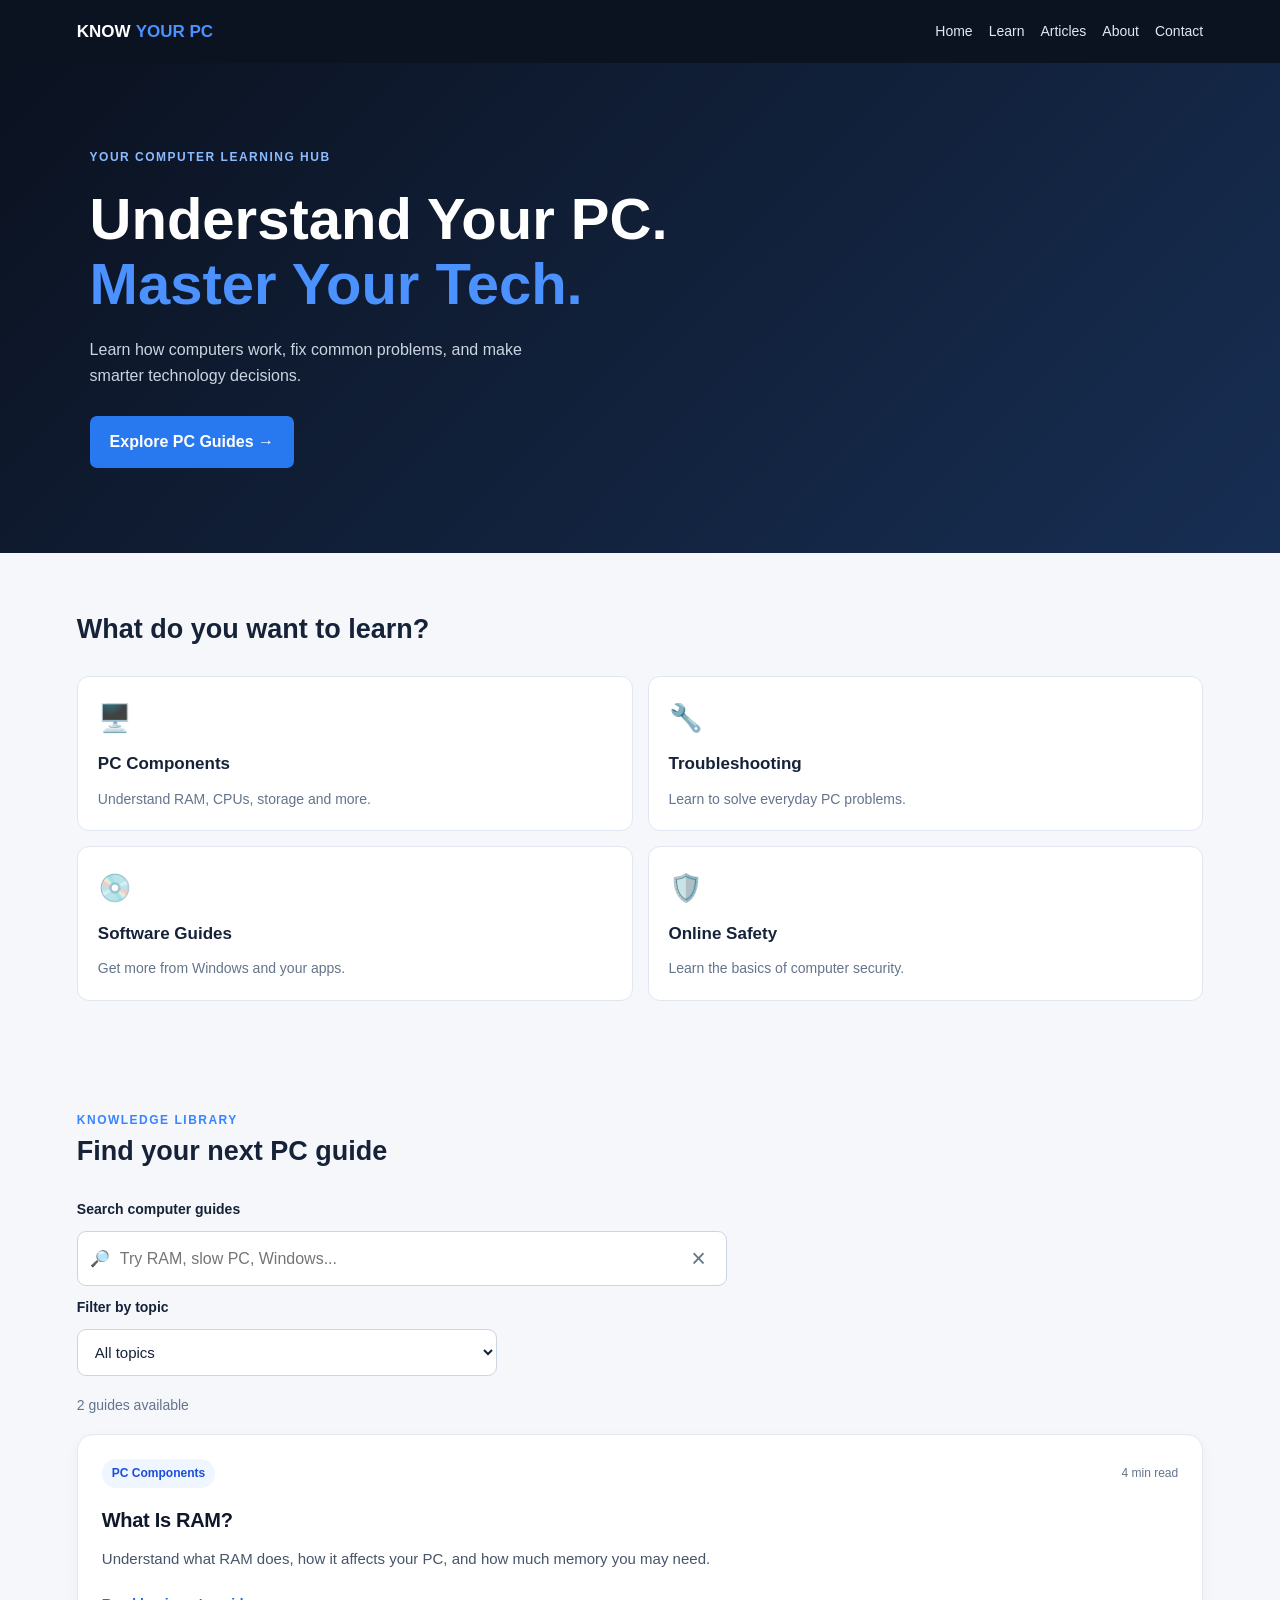
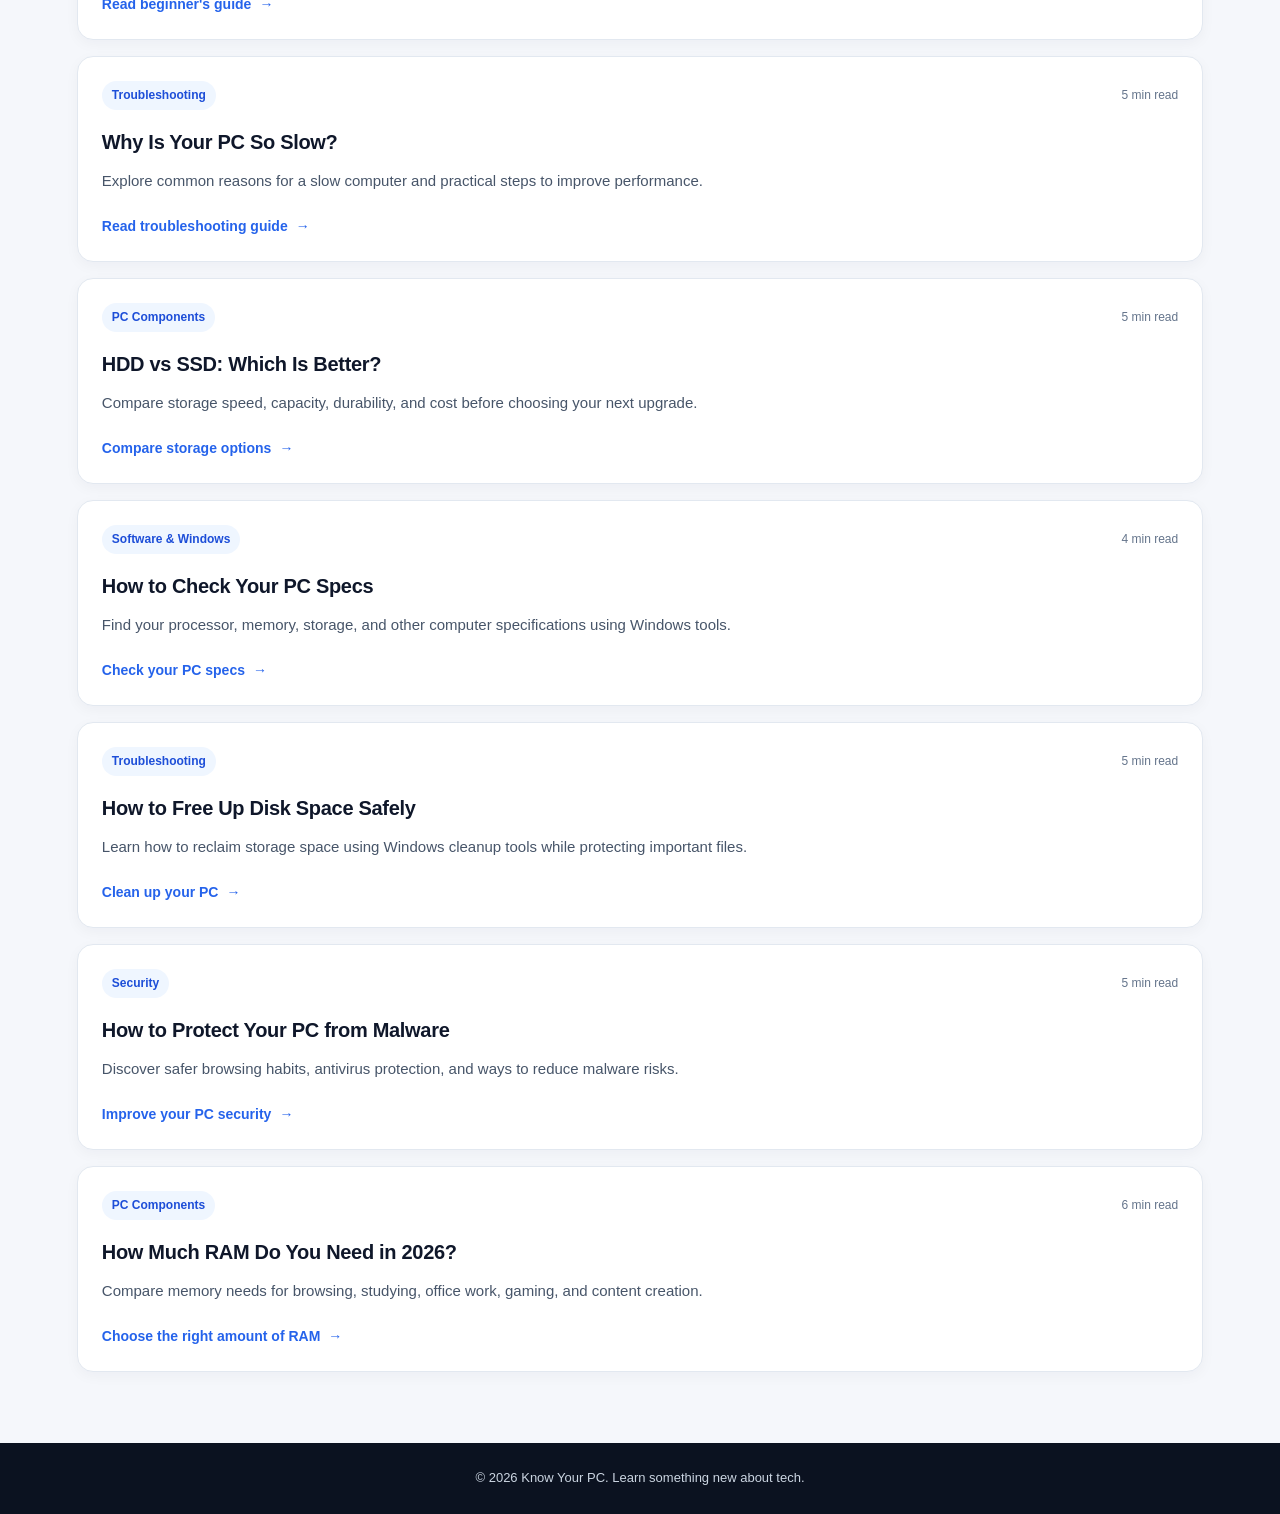
==== index.html @ c72f0151 "index.html" ====
<!DOCTYPE html>
<html lang="en">
<head>
<meta name="google-site-verification" content="W9feXtOppivpFkxpduX4H6m62Q3n1H_IYEcFTrR0WlA" />
<meta name="description" content="Know Your PC helps beginners in South Africa understand computer hardware, improve slow PCs, choose upgrades, use software safely, and troubleshoot common computer problems.">

<meta name="viewport" content="width=device-width, initial-scale=1">

<meta name="theme-color" content="#0b1220">

<meta property="og:type" content="website">
<meta property="og:title" content="Know Your PC | Understand Your PC. Master Your Tech.">
<meta property="og:description" content="Simple, practical computer guides for beginners. Learn about PC components, troubleshooting, software and security.">
<meta property="og:url" content="https://YOUR-USERNAME.github.io/know-your-pc/">
<meta property="og:site_name" content="Know Your PC">

<title>Know Your PC | Beginner Computer Guides</title>
  <link rel="stylesheet" href="css/style.css">
</head>
<body>
  <header class="navbar">
    <a href="index.html" class="logo">KNOW<span>YOUR PC</span></a>
    <nav>
      <a href="#home">Home</a>
      <a href="#topics">Learn</a>
      <a href="#articles">Articles</a>
      <a href="About.html">About</a>
      <a href="contact.html">Contact</a>
    </nav>
  </header>

  <main>
    <section class="hero" id="home">
      <p class="eyebrow">YOUR COMPUTER LEARNING HUB</p>
      <h1>Understand Your PC.<br><span>Master Your Tech.</span></h1>
      <p class="intro">
        Learn how computers work, fix common problems,
        and make smarter technology decisions.
      </p>
      <a class="button" href="#articles">Explore PC Guides →</a>
    </section>

    <section class="topics" id="topics">
      <h2>What do you want to learn?</h2>
      <div class="topic-grid">
        <a class="topic" href="#articles">
          <span>🖥️</span>
          <h3>PC Components</h3>
          <p>Understand RAM, CPUs, storage and more.</p>
        </a>
        <a class="topic" href="#articles">
          <span>🔧</span>
          <h3>Troubleshooting</h3>
          <p>Learn to solve everyday PC problems.</p>
        </a>
        <a class="topic" href="#articles">
          <span>💿</span>
          <h3>Software Guides</h3>
          <p>Get more from Windows and your apps.</p>
        </a>
        <a class="topic" href="#articles">
          <span>🛡️</span>
          <h3>Online Safety</h3>
          <p>Learn the basics of computer security.</p>
        </a>
      </div>
    </section>

    
<section class="articles" id="articles">
  <p class="eyebrow">KNOWLEDGE LIBRARY</p>
  <h2>Find your next PC guide</h2>

  <div class="article-tools">
    <label for="articleSearch">Search computer guides</label>

    <div class="search-box">
      <span aria-hidden="true">🔎</span>
      <input
        type="search"
        id="articleSearch"
        placeholder="Try RAM, slow PC, Windows..."
        autocomplete="off"
      >
      <button type="button" id="clearSearch"
        aria-label="Clear search">×</button>
    </div>

    <label for="categoryFilter">Filter by topic</label>
    <select id="categoryFilter">
      <option value="all">All topics</option>
      <option value="components">PC Components</option>
      <option value="troubleshooting">Troubleshooting</option>
      <option value="software">Software Guides</option>
      <option value="security">Online Safety</option>
    </select>
  </div>

  <p id="resultsCount" class="results-count"
     aria-live="polite">2 guides available</p>

  
<div class="article-card"
     data-category="components"
     data-search="ram memory computer hardware beginner upgrade">
    <div class="article-card__top">
        <span class="category-label">PC Components</span>
        <span class="reading-time">4 min read</span>
    </div>
    <h3>What Is RAM?</h3>
    <p>Understand what RAM does, how it affects your PC, and how much memory you may need.</p>
    <a class="article-card__link" href="articles/what-is-ram.html">Read beginner's guide <span aria-hidden="true">→</span></a>
</div>

<div class="article-card"
     data-category="troubleshooting"
     data-search="slow PC computer performance Windows fix troubleshooting">
    <div class="article-card__top">
        <span class="category-label">Troubleshooting</span>
        <span class="reading-time">5 min read</span>
    </div>
    <h3>Why Is Your PC So Slow?</h3>
    <p>Explore common reasons for a slow computer and practical steps to improve performance.</p>
    <a class="article-card__link" href="articles/why-pc-is-slow.html">Read troubleshooting guide <span aria-hidden="true">→</span></a>
</div>

<div class="article-card"
     data-category="components"
     data-search="HDD SSD storage hard drive solid state drive speed upgrade">
    <div class="article-card__top">
        <span class="category-label">PC Components</span>
        <span class="reading-time">5 min read</span>
    </div>
    <h3>HDD vs SSD: Which Is Better?</h3>
    <p>Compare storage speed, capacity, durability, and cost before choosing your next upgrade.</p>
    <a class="article-card__link" href="articles/hdd-vs-ssd.html">Compare storage options <span aria-hidden="true">→</span></a>
</div>

<div class="article-card"
     data-category="software"
     data-search="check PC specs specifications Windows CPU processor RAM storage graphics card">
    <div class="article-card__top">
        <span class="category-label">Software &amp; Windows</span>
        <span class="reading-time">4 min read</span>
    </div>
    <h3>How to Check Your PC Specs</h3>
    <p>Find your processor, memory, storage, and other computer specifications using Windows tools.</p>
    <a class="article-card__link" href="articles/check-pc-specifications.html">Check your PC specs <span aria-hidden="true">→</span></a>
</div>

<div class="article-card"
     data-category="troubleshooting"
     data-search="free up disk space Windows storage cleanup temporary files safe">
    <div class="article-card__top">
        <span class="category-label">Troubleshooting</span>
        <span class="reading-time">5 min read</span>
    </div>
    <h3>How to Free Up Disk Space Safely</h3>
    <p>Learn how to reclaim storage space using Windows cleanup tools while protecting important files.</p>
    <a class="article-card__link" href="articles/free-up-disk-space-safely.html">Clean up your PC <span aria-hidden="true">→</span></a>
</div>

<div class="article-card"
     data-category="security"
     data-search="PC security malware viruses antivirus Windows safety downloads scams">
    <div class="article-card__top">
        <span class="category-label">Security</span>
        <span class="reading-time">5 min read</span>
    </div>
    <h3>How to Protect Your PC from Malware</h3>
    <p>Discover safer browsing habits, antivirus protection, and ways to reduce malware risks.</p>
    <a class="article-card__link" href="articles/protect-pc-from-malware.html">Improve your PC security <span aria-hidden="true">→</span></a>
</div>

<div class="article-card"
     data-category="components"
     data-search="how much RAM need 2026 gaming browsing studying office work memory">
    <div class="article-card__top">
        <span class="category-label">PC Components</span>
        <span class="reading-time">6 min read</span>
    </div>
    <h3>How Much RAM Do You Need in 2026?</h3>
    <p>Compare memory needs for browsing, studying, office work, gaming, and content creation.</p>
    <a class="article-card__link" href="articles/how-much-ram-do-you-need-2026.html">Choose the right amount of RAM <span aria-hidden="true">→</span></a>
</div>

  <p id="noResults" class="no-results" hidden>
    No guides found. Try another search or choose All topics.
  </p>
</section>
  </main>

  <footer>
    <p>© 2026 Know Your PC. Learn something new about tech.</p>
  </footer>

  <script src="js/main.js"></script>
</body>
</html>
---- css/style.css ----
* {
  box-sizing: border-box;
  margin: 0;
  padding: 0;
}

html {
  scroll-behavior: smooth;
}

body {
  font-family: Arial, sans-serif;
  background: #f5f7fb;
  color: #152238;
  line-height: 1.6;
}

.navbar {
  display: flex;
  justify-content: space-between;
  align-items: center;
  gap: 16px;
  padding: 18px 6%;
  background: #0b1220;
  color: white;
}

.logo {
  color: white;
  font-weight: 800;
  text-decoration: none;
  font-size: 17px;
}

.logo span {
  color: #4b91ff;
  margin-left: 5px;
}

nav {
  display: flex;
  gap: 16px;
}

nav a {
  color: #e2e8f0;
  text-decoration: none;
  font-size: 14px;
}

.hero {
  padding: 85px 7%;
  background: linear-gradient(135deg, #0b1220, #172e53);
  color: white;
}

.eyebrow, .category {
  color: #3984ff;
  font-size: 12px;
  font-weight: bold;
  letter-spacing: 1.5px;
}

.hero .eyebrow {
  color: #8cbaff;
}

h1 {
  font-size: clamp(34px, 8vw, 58px);
  line-height: 1.12;
  margin: 20px 0;
}

h1 span {
  color: #4b91ff;
}

.intro {
  color: #cbd5e1;
  max-width: 470px;
  margin-bottom: 28px;
}

.button {
  display: inline-block;
  padding: 13px 20px;
  background: #2878f0;
  color: white;
  border-radius: 7px;
  text-decoration: none;
  font-weight: bold;
}

.topics, .articles {
  padding: 55px 6%;
}

h2 {
  font-size: 27px;
  margin-bottom: 25px;
}

.topic-grid {
  display: grid;
  grid-template-columns: repeat(2, minmax(0, 1fr));
  gap: 15px;
}

.topic, .article-card {
  background: white;
  padding: 20px;
  border: 1px solid #e0e7f0;
  border-radius: 12px;
}

.topic {
  text-decoration: none;
  color: inherit;
}

.topic span {
  font-size: 27px;
}

.topic h3, .article-card h3 {
  margin: 10px 0;
  font-size: 17px;
}

.topic p, .article-card p {
  color: #64748b;
  font-size: 14px;
}

.article-card {
  margin-bottom: 16px;
}

.category {
  color: #2878f0 !important;
}

.read-more {
  display: inline-block;
  margin-top: 12px;
  color: #2878f0;
  font-size: 13px;
  font-weight: bold;
}

footer {
  background: #0b1220;
  color: #cbd5e1;
  text-align: center;
  padding: 25px 15px;
  font-size: 13px;
}

@media (max-width: 420px) {
  .navbar {
    align-items: flex-start;
    flex-direction: column;
  }

  nav {
    flex-wrap: wrap;
  }

  .topic-grid {
    grid-template-columns: 1fr;
  }

  .hero {
    padding-top: 60px;
    padding-bottom: 60px;
  }
}


/* ===== KNOW YOUR PC: ARTICLE PAGES ===== */

.article-page {
  width: 100%;
  max-width: 850px;
  margin: 0 auto;
  padding: 32px 20px 60px;
}

.back-link {
  display: inline-block;
  margin-bottom: 28px;
  color: #2878f0;
  text-decoration: none;
  font-size: 14px;
  font-weight: bold;
}

.article-header {
  padding: 30px 0;
  border-bottom: 1px solid #e0e7f0;
}

.article-header h1 {
  color: #152238;
  font-size: clamp(32px, 7vw, 46px);
  margin: 14px 0;
}

.article-intro {
  color: #52627a;
  font-size: 18px;
  line-height: 1.7;
}

.article-meta {
  color: #64748b;
  font-size: 13px;
  margin-top: 18px;
}

.article-content {
  padding-top: 30px;
  overflow-wrap: anywhere;
}

.article-content h2 {
  margin-top: 34px;
  margin-bottom: 14px;
  font-size: 24px;
  line-height: 1.35;
}

.article-content p {
  margin-bottom: 18px;
  color: #34445b;
  font-size: 16px;
  line-height: 1.85;
}

.article-content ul,
.article-content ol {
  padding-left: 24px;
  margin: 12px 0 24px;
}

.article-content li {
  padding-left: 4px;
  margin-bottom: 12px;
  line-height: 1.7;
  color: #34445b;
}

.tip-box {
  margin: 24px 0;
  padding: 18px;
  background: #eaf2ff;
  border-left: 4px solid #2878f0;
  border-radius: 7px;
  color: #243b5b;
  line-height: 1.8;
}

.tip-box strong {
  display: block;
  margin-bottom: 5px;
}

.article-navigation {
  margin-top: 40px;
  padding-top: 24px;
  border-top: 1px solid #e0e7f0;
}

.article-navigation a {
  display: inline-block;
  padding: 12px 16px;
  background: #0b1220;
  color: white;
  text-decoration: none;
  border-radius: 7px;
  font-size: 14px;
}

.article-navigation a:hover {
  background: #2878f0;
}

@media (max-width: 420px) {
  .article-page {
    padding: 22px 16px 45px;
  }

  .article-intro {
    font-size: 16px;
  }

  .article-content h2 {
    font-size: 21px;
  }
}


/* ===== SEARCH AND CATEGORY FILTERS ===== */

.article-tools {
  display: grid;
  gap: 10px;
  margin: 24px 0 18px;
  max-width: 650px;
}

.article-tools label {
  font-size: 14px;
  font-weight: 700;
  color: #152238;
}

.search-box {
  display: flex;
  align-items: center;
  gap: 10px;
  padding: 0 12px;
  background: #ffffff;
  border: 1px solid #cbd5e1;
  border-radius: 9px;
}

.search-box:focus-within {
  border-color: #2878f0;
  box-shadow: 0 0 0 3px #2878f020;
}

.search-box input {
  flex: 1;
  min-width: 0;
  padding: 14px 0;
  border: 0;
  outline: none;
  background: transparent;
  color: #152238;
  font-size: 15px;
}

#clearSearch {
  border: 0;
  background: transparent;
  color: #64748b;
  font-size: 25px;
  cursor: pointer;
  padding: 4px 8px;
}

#categoryFilter {
  width: 100%;
  max-width: 420px;
  padding: 13px;
  border: 1px solid #cbd5e1;
  border-radius: 9px;
  background: #ffffff;
  color: #152238;
  font-size: 15px;
}

.results-count {
  margin: 12px 0 18px;
  color: #64748b;
  font-size: 14px;
}

.article-grid {
  display: grid;
  grid-template-columns: repeat(2, minmax(0, 1fr));
  gap: 16px;
  align-items: stretch;
}

.article-grid .article-card {
  margin-bottom: 0;
}

.article-card[hidden] {
  display: none !important;
}

.no-results {
  padding: 22px;
  margin-top: 12px;
  border: 1px dashed #cbd5e1;
  border-radius: 10px;
  color: #64748b;
  text-align: center;
}

@media (max-width: 520px) {
  .article-grid {
    grid-template-columns: 1fr;
  }

  .search-box input {
    font-size: 14px;
  }
}


/* ==================================
   KNOW YOUR PC - ARTICLE CARD DESIGN
   ================================== */

.article-grid {
    display: grid;
    grid-template-columns: repeat(3, minmax(0, 1fr));
    gap: 22px;
    align-items: stretch;
}

.article-card {
    display: flex;
    flex-direction: column;
    min-width: 0;
    padding: 24px;
    background: #ffffff;
    border: 1px solid #e2e8f0;
    border-radius: 16px;
    box-shadow: 0 4px 14px rgba(15, 23, 42, 0.04);
    transition:
        transform 0.2s ease,
        box-shadow 0.2s ease,
        border-color 0.2s ease;
}

.article-card:hover {
    transform: translateY(-4px);
    border-color: #93c5fd;
    box-shadow: 0 12px 28px rgba(15, 23, 42, 0.09);
}

.article-card__top {
    display: flex;
    flex-wrap: wrap;
    align-items: center;
    justify-content: space-between;
    gap: 10px;
    margin-bottom: 18px;
}

.category-label {
    display: inline-flex;
    align-items: center;
    padding: 6px 10px;
    border-radius: 999px;
    background: #eff6ff;
    color: #1d4ed8;
    font-size: 12px;
    font-weight: 700;
    line-height: 1.4;
}

.reading-time {
    color: #64748b;
    font-size: 12px;
    white-space: nowrap;
}

.article-card h3 {
    margin: 0 0 12px;
    color: #0f172a;
    font-size: 20px;
    line-height: 1.4;
    letter-spacing: -0.3px;
}

.article-card p {
    margin: 0 0 22px;
    color: #475569;
    font-size: 15px;
    line-height: 1.75;
}

.article-card__link {
    display: inline-flex;
    align-items: center;
    gap: 8px;
    align-self: flex-start;
    margin-top: auto;
    color: #2563eb;
    font-size: 14px;
    font-weight: 700;
    line-height: 1.5;
    text-decoration: none;
}

.article-card__link span {
    transition: transform 0.2s ease;
}

.article-card__link:hover {
    color: #1d4ed8;
    text-decoration: underline;
    text-underline-offset: 4px;
}

.article-card__link:hover span {
    transform: translateX(4px);
}

.article-card a:focus-visible {
    outline: 3px solid #60a5fa;
    outline-offset: 4px;
    border-radius: 3px;
}

/* Tablets */
@media (max-width: 900px) {
    .article-grid {
        grid-template-columns: repeat(2, minmax(0, 1fr));
        gap: 18px;
    }

    .article-card {
        padding: 20px;
    }
}

/* Mobile phones */
@media (max-width: 560px) {
    .article-grid {
        grid-template-columns: 1fr;
        gap: 16px;
    }

    .article-card {
        padding: 20px;
        border-radius: 14px;
    }

    .article-card h3 {
        font-size: 19px;
    }

    .article-card p {
        font-size: 14px;
    }
}

/* Respect reduced-motion preferences */
@media (prefers-reduced-motion: reduce) {
    .article-card,
    .article-card__link span {
        transition: none;
    }

    .article-card:hover {
        transform: none;
    }
}


/* ==========================================
   PHASE 6.4 — RESPONSIVE & ACCESSIBLE DESIGN
   ========================================== */

/* Consistent sizing across the website */
*,
*::before,
*::after {
    box-sizing: border-box;
}

html {
    scroll-behavior: smooth;
    -webkit-text-size-adjust: 100%;
    text-size-adjust: 100%;
}

body {
    margin: 0;
    min-width: 320px;
    line-height: 1.6;
    overflow-wrap: break-word;
}

/* Keep images and embedded media inside their containers */
img,
video,
iframe,
svg {
    max-width: 100%;
}

img,
video {
    height: auto;
}

/* Avoid long links or code forcing horizontal page scrolling */
p,
li,
a,
h1,
h2,
h3 {
    overflow-wrap: anywhere;
}

/* Make keyboard focus visible */
a:focus-visible,
button:focus-visible,
input:focus-visible,
select:focus-visible,
textarea:focus-visible {
    outline: 3px solid #60a5fa;
    outline-offset: 3px;
}

/* Make common interactive controls easier to tap */
button,
input,
select,
textarea {
    font: inherit;
}

button,
input[type="submit"],
input[type="button"] {
    min-height: 44px;
}

input,
select,
textarea {
    max-width: 100%;
}

input:not([type="checkbox"]):not([type="radio"]),
select,
textarea {
    font-size: 16px;
}

/* Prevent wide tables from breaking article layouts */
table {
    width: 100%;
    border-collapse: collapse;
}

.table-wrapper,
.table-scroll {
    max-width: 100%;
    overflow-x: auto;
    -webkit-overflow-scrolling: touch;
}

/* Responsive article text */
article p,
article li {
    line-height: 1.8;
}

article h1 {
    font-size: clamp(1.8rem, 5vw, 2.6rem);
    line-height: 1.2;
}

article h2 {
    font-size: clamp(1.4rem, 4vw, 1.9rem);
    line-height: 1.3;
}

/* Tablet layouts */
@media (max-width: 900px) {
    .container,
    .content,
    .main-content {
        max-width: 100%;
    }

    .article-grid {
        grid-template-columns: repeat(2, minmax(0, 1fr));
    }
}

/* Phone layouts */
@media (max-width: 600px) {
    body {
        font-size: 16px;
    }

    .container,
    .content,
    .main-content {
        width: 100%;
        max-width: 100%;
        padding-left: 16px;
        padding-right: 16px;
    }

    header,
    nav,
    main,
    footer {
        max-width: 100%;
    }

    h1 {
        font-size: clamp(1.8rem, 8vw, 2.3rem);
        line-height: 1.2;
    }

    h2 {
        font-size: clamp(1.4rem, 6vw, 1.8rem);
        line-height: 1.3;
    }

    /* Let navigation links wrap instead of overflowing */
    nav {
        flex-wrap: wrap;
        gap: 10px;
    }

    nav a {
        display: inline-flex;
        align-items: center;
        min-height: 44px;
        padding: 6px 8px;
    }

    /* One card per row on smaller screens */
    .article-grid {
        grid-template-columns: minmax(0, 1fr);
        gap: 16px;
    }

    .article-card {
        width: 100%;
        min-width: 0;
    }

    /* Keep search and filters usable on narrow screens */
    #searchInput,
    #search,
    #categoryFilter,
    #category-filter {
        width: 100%;
        max-width: 100%;
        min-height: 44px;
    }

    /* Keep article content inside the screen */
    pre {
        max-width: 100%;
        overflow-x: auto;
        white-space: pre;
        -webkit-overflow-scrolling: touch;
    }

    .info-page,
    .contact-page {
        width: calc(100% - 32px);
        padding-top: 24px;
    }

    .info-hero,
    .contact-hero {
        padding: 24px;
    }
}

/* Respect the visitor's reduced-motion preference */
@media (prefers-reduced-motion: reduce) {
    html {
        scroll-behavior: auto;
    }

    *,
    *::before,
    *::after {
        animation-duration: 0.01ms !important;
        animation-iteration-count: 1 !important;
        transition-duration: 0.01ms !important;
        scroll-behavior: auto !important;
    }
}
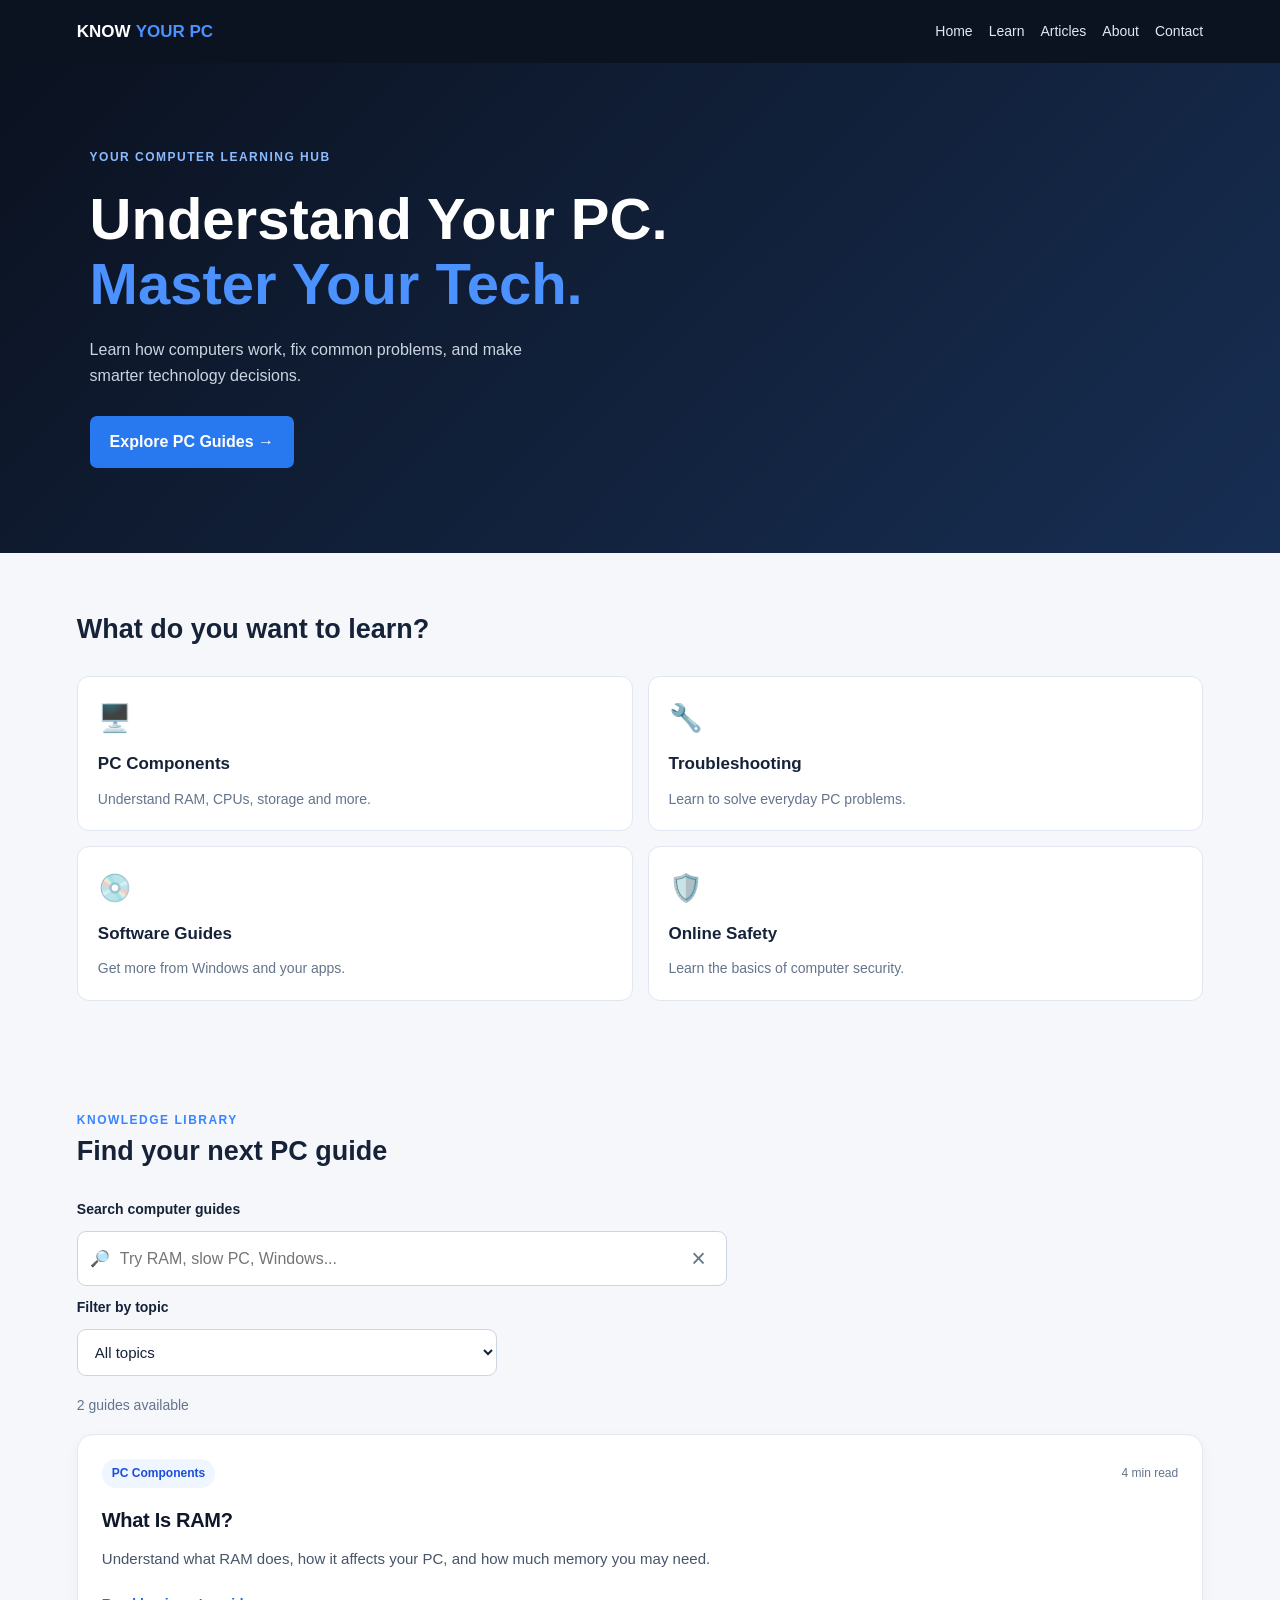
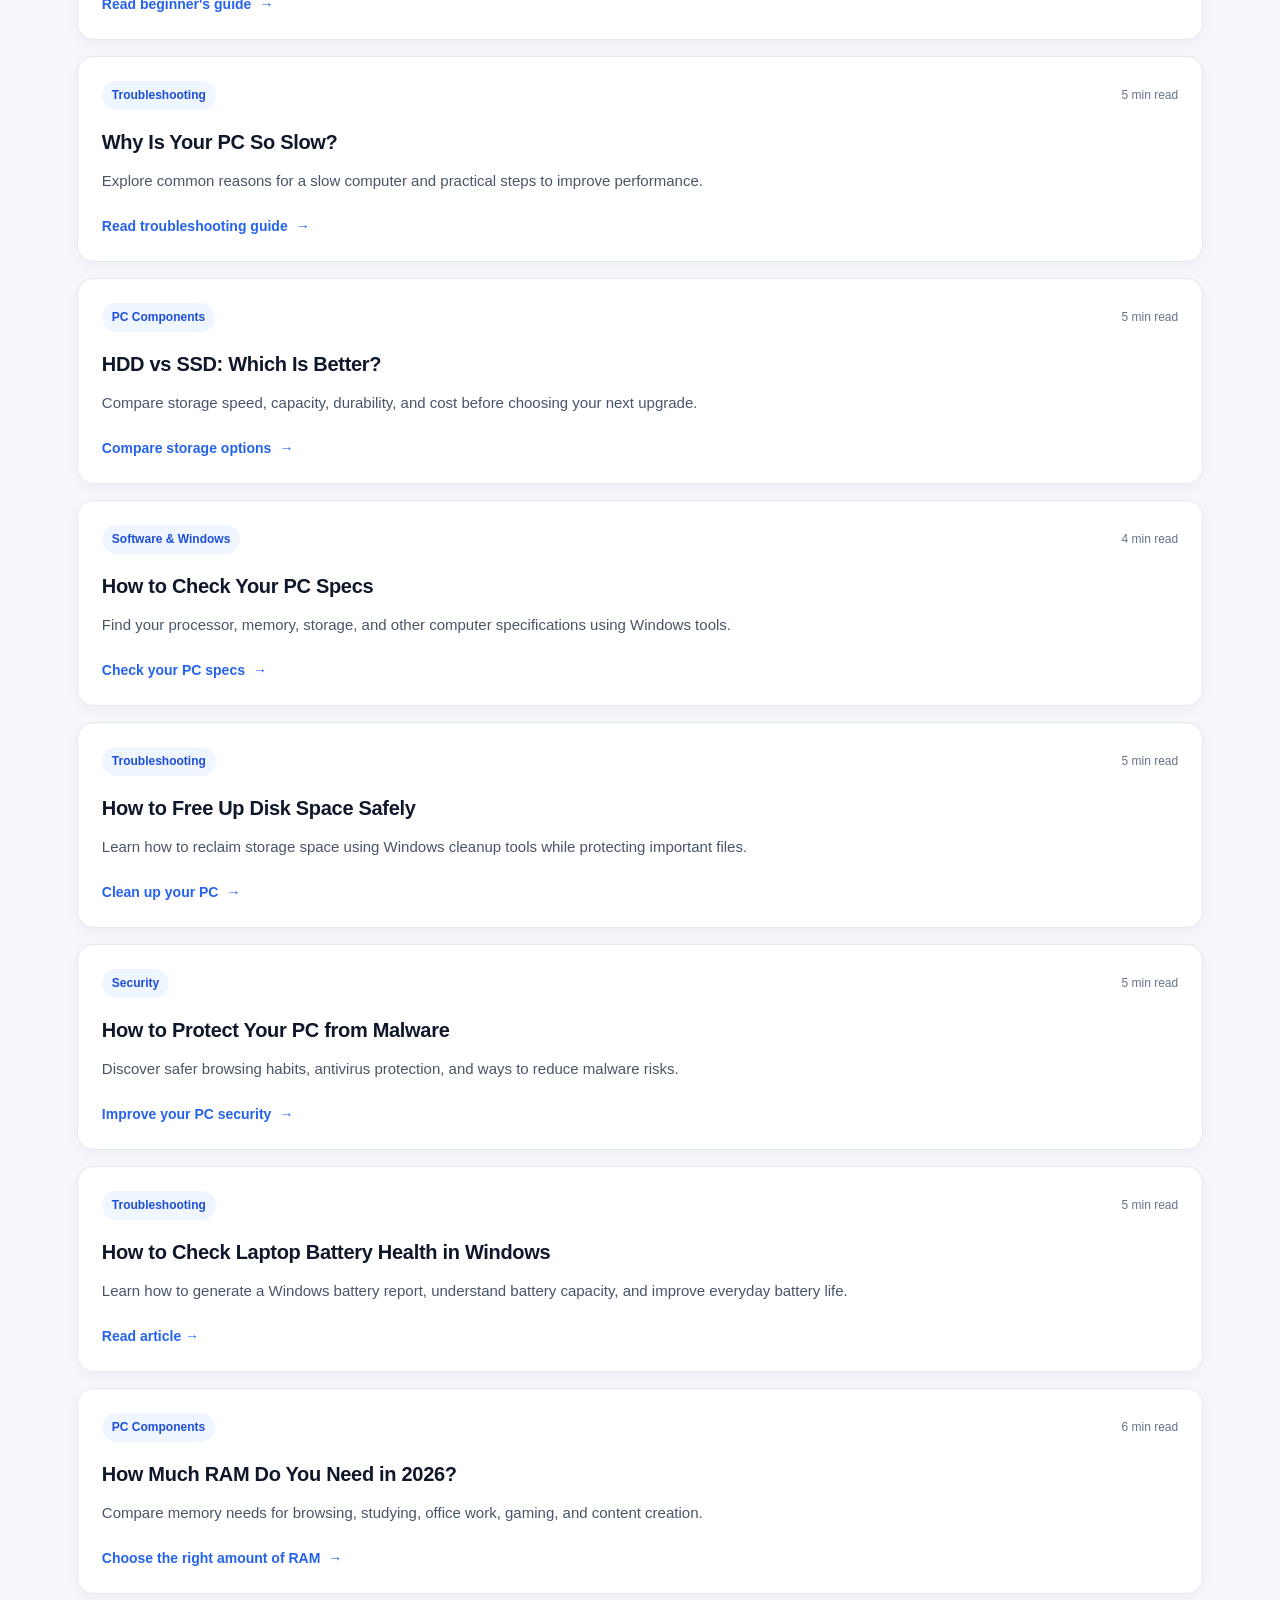
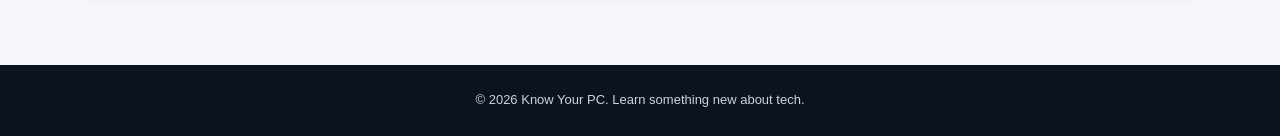
==== commit 3f067067: "index.html" ====
--- a/index.html
+++ b/index.html
@@ -173,6 +173,20 @@
     <a class="article-card__link" href="articles/protect-pc-from-malware.html">Improve your PC security <span aria-hidden="true">→</span></a>
 </div>
 
+  <article class="article-card" data-category="troubleshooting"
+  data-search="laptop battery health windows battery report">
+  <div class="article-card__top">
+    <span class="category-label">Troubleshooting</span>
+    <span class="reading-time">5 min read</span>
+  </div>
+  <h3>How to Check Laptop Battery Health in Windows</h3>
+  <p>Learn how to generate a Windows battery report, understand battery capacity, and improve everyday battery life.</p>
+  <a class="article-card__link"
+     href="articles/check-laptop-battery-health.html">
+    Read article →
+  </a>
+  </article>
+
 <div class="article-card"
      data-category="components"
      data-search="how much RAM need 2026 gaming browsing studying office work memory">
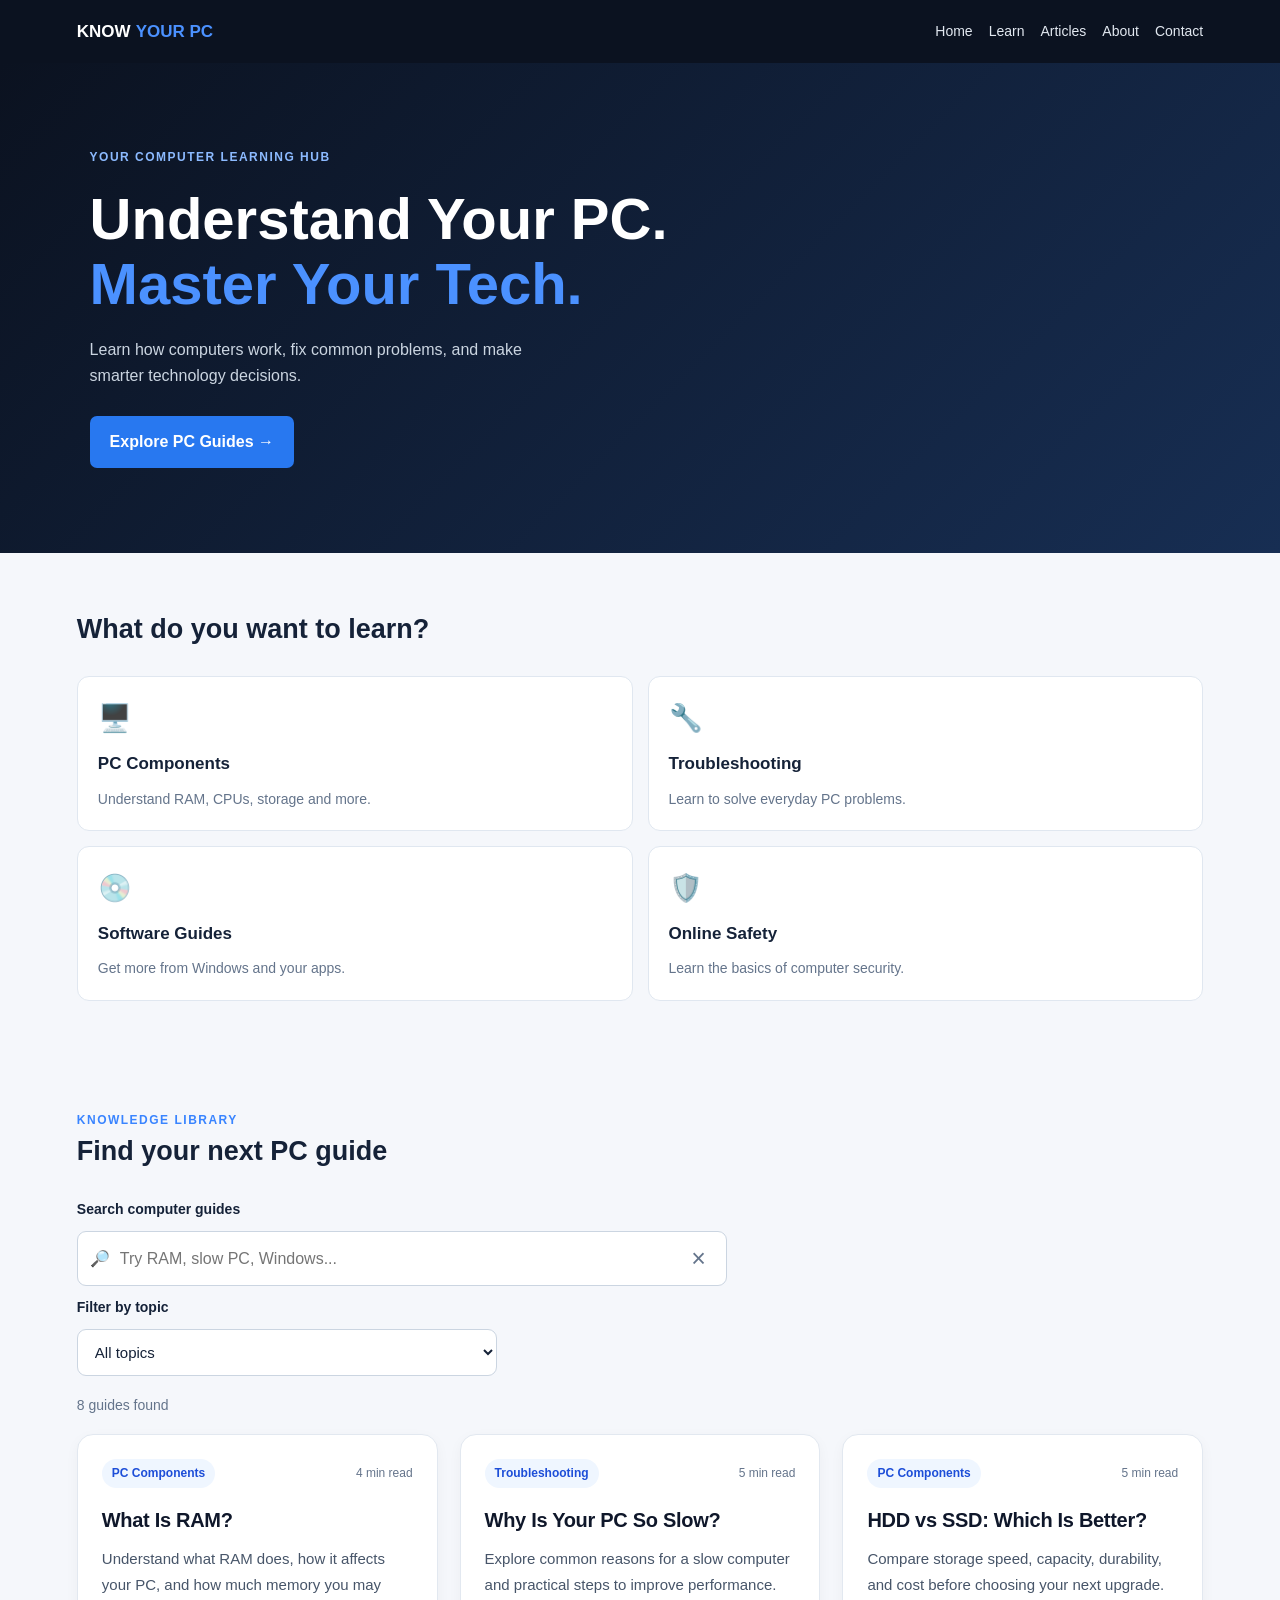
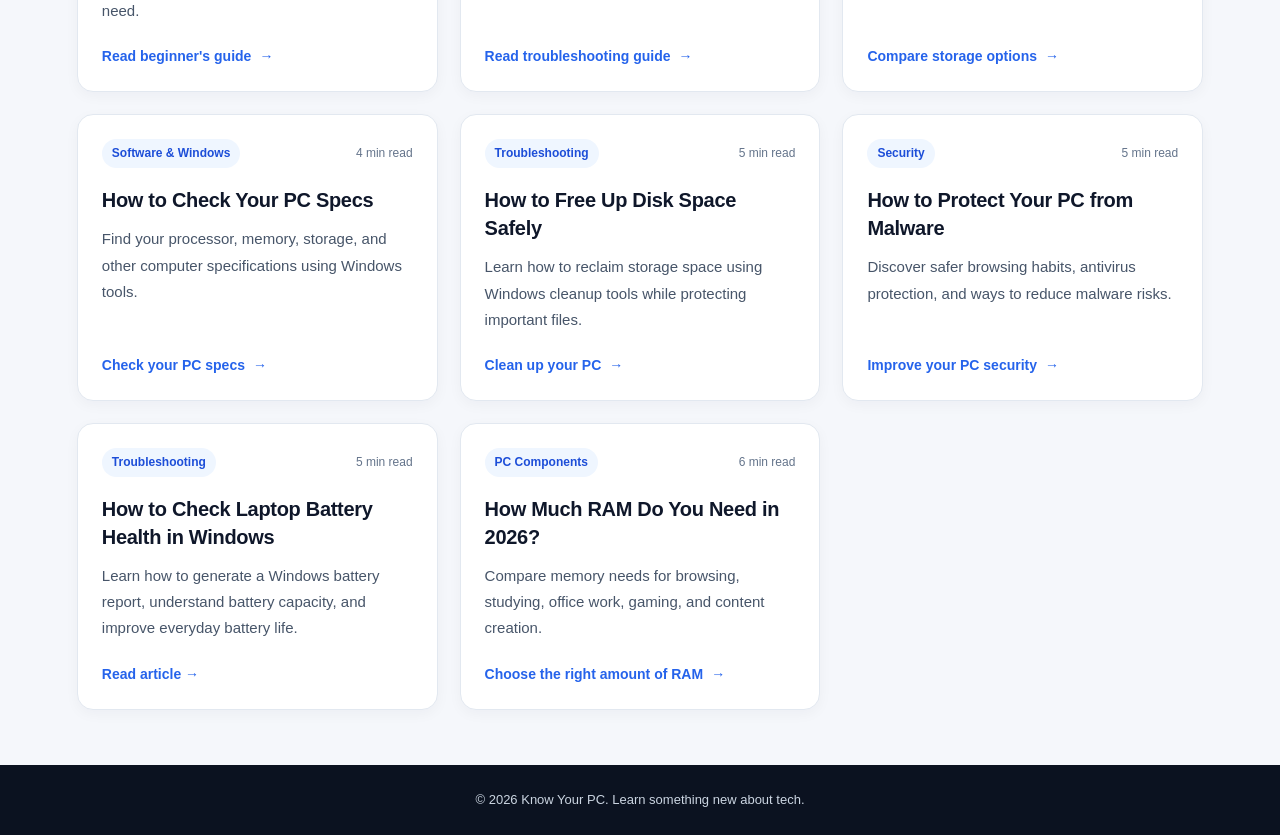
==== commit ba1b03ef: "index.html" ====
--- a/index.html
+++ b/index.html
@@ -101,7 +101,8 @@
      aria-live="polite">2 guides available</p>
 
   
-<div class="article-card"
+<div class="article-grid" id="articleGrid">
+  <div class="article-card"
      data-category="components"
      data-search="ram memory computer hardware beginner upgrade">
     <div class="article-card__top">
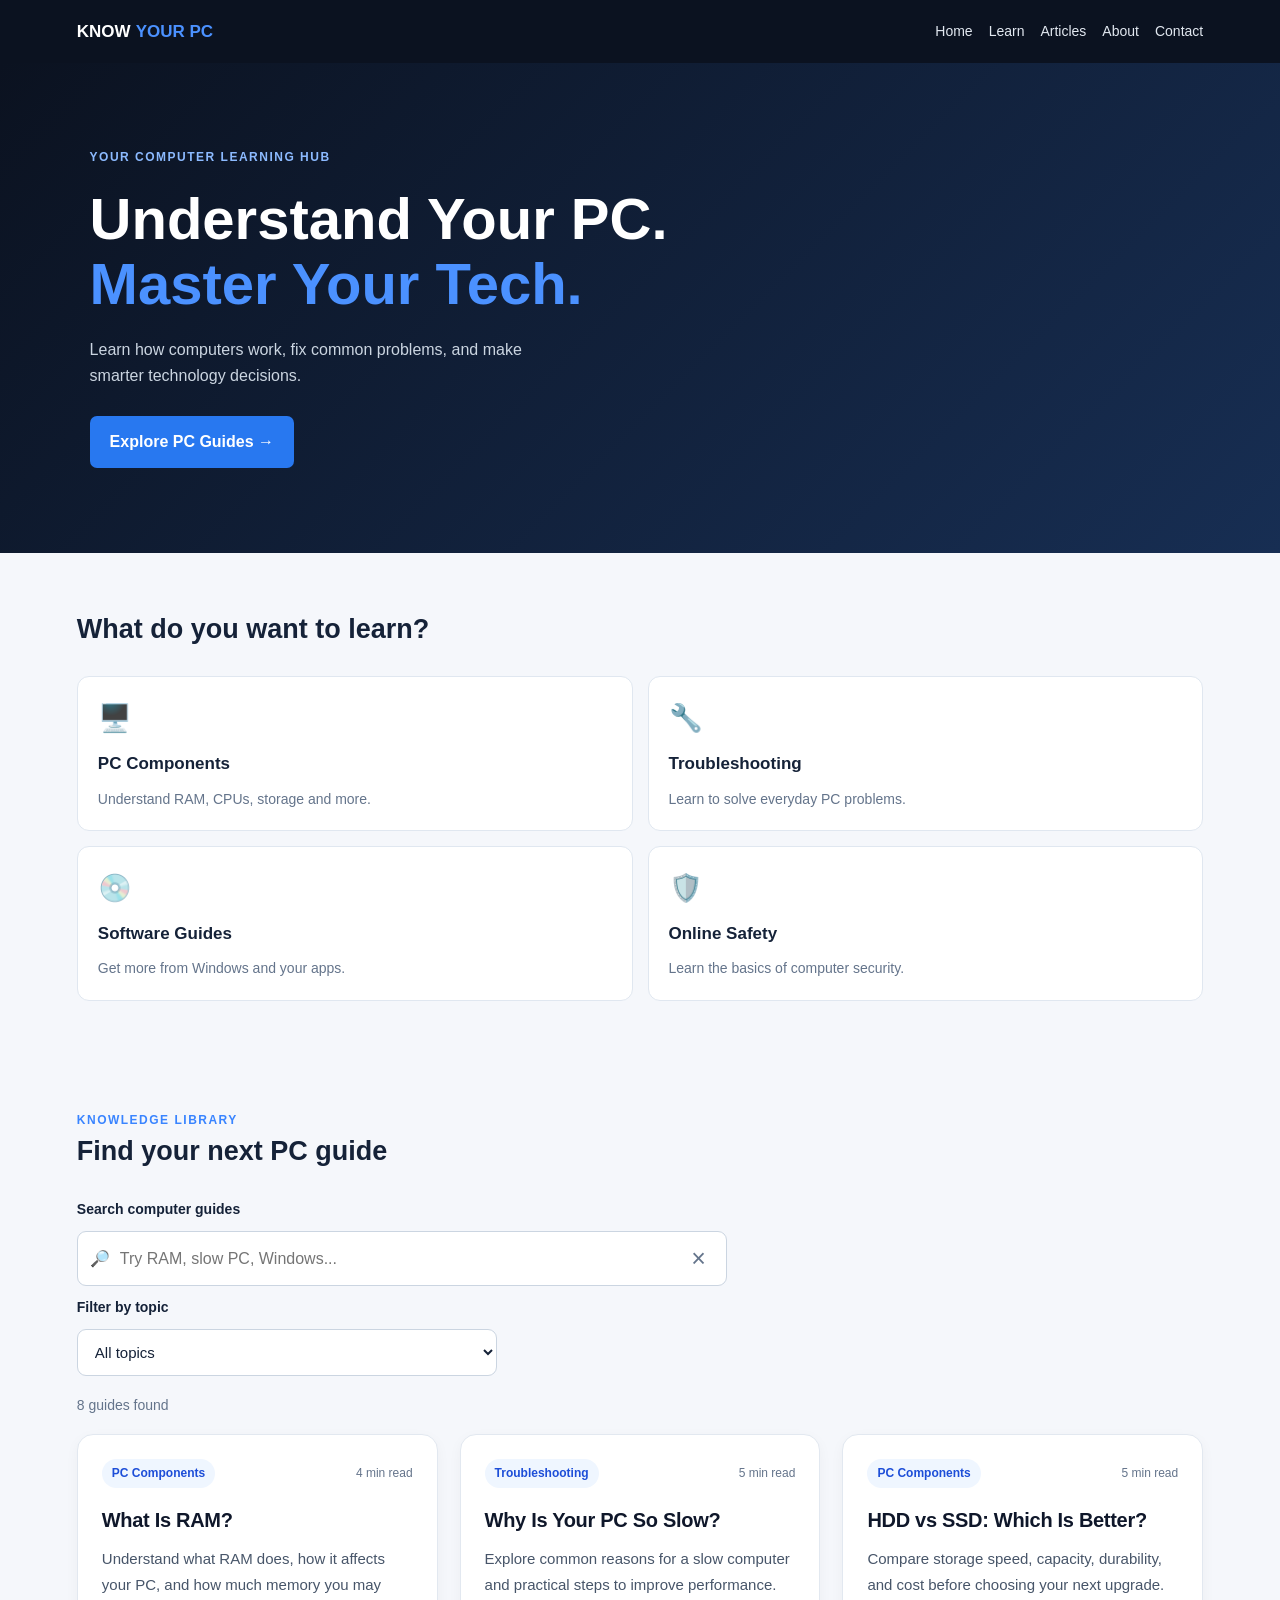
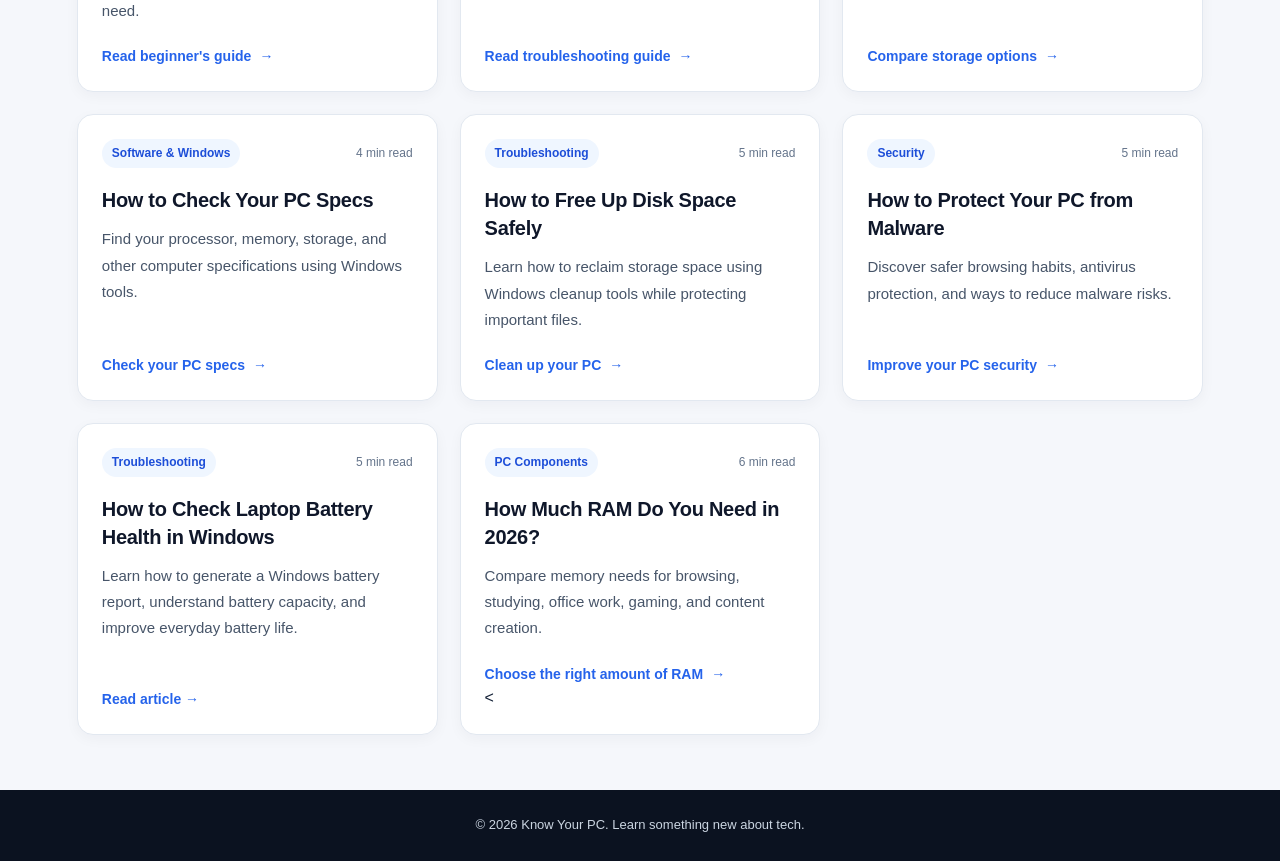
==== commit 64bbe8a9: "index.html" ====
--- a/index.html
+++ b/index.html
@@ -12,7 +12,7 @@
 <meta property="og:type" content="website">
 <meta property="og:title" content="Know Your PC | Understand Your PC. Master Your Tech.">
 <meta property="og:description" content="Simple, practical computer guides for beginners. Learn about PC components, troubleshooting, software and security.">
-<meta property="og:url" content="https://YOUR-USERNAME.github.io/know-your-pc/">
+<meta property="og:url" content="https://skalavegent.github.io/know-your-pc/">
 <meta property="og:site_name" content="Know Your PC">
 
 <title>Know Your PC | Beginner Computer Guides</title>
@@ -198,7 +198,7 @@
     <h3>How Much RAM Do You Need in 2026?</h3>
     <p>Compare memory needs for browsing, studying, office work, gaming, and content creation.</p>
     <a class="article-card__link" href="articles/how-much-ram-do-you-need-2026.html">Choose the right amount of RAM <span aria-hidden="true">→</span></a>
-</div>
+<  </div>
 
   <p id="noResults" class="no-results" hidden>
     No guides found. Try another search or choose All topics.
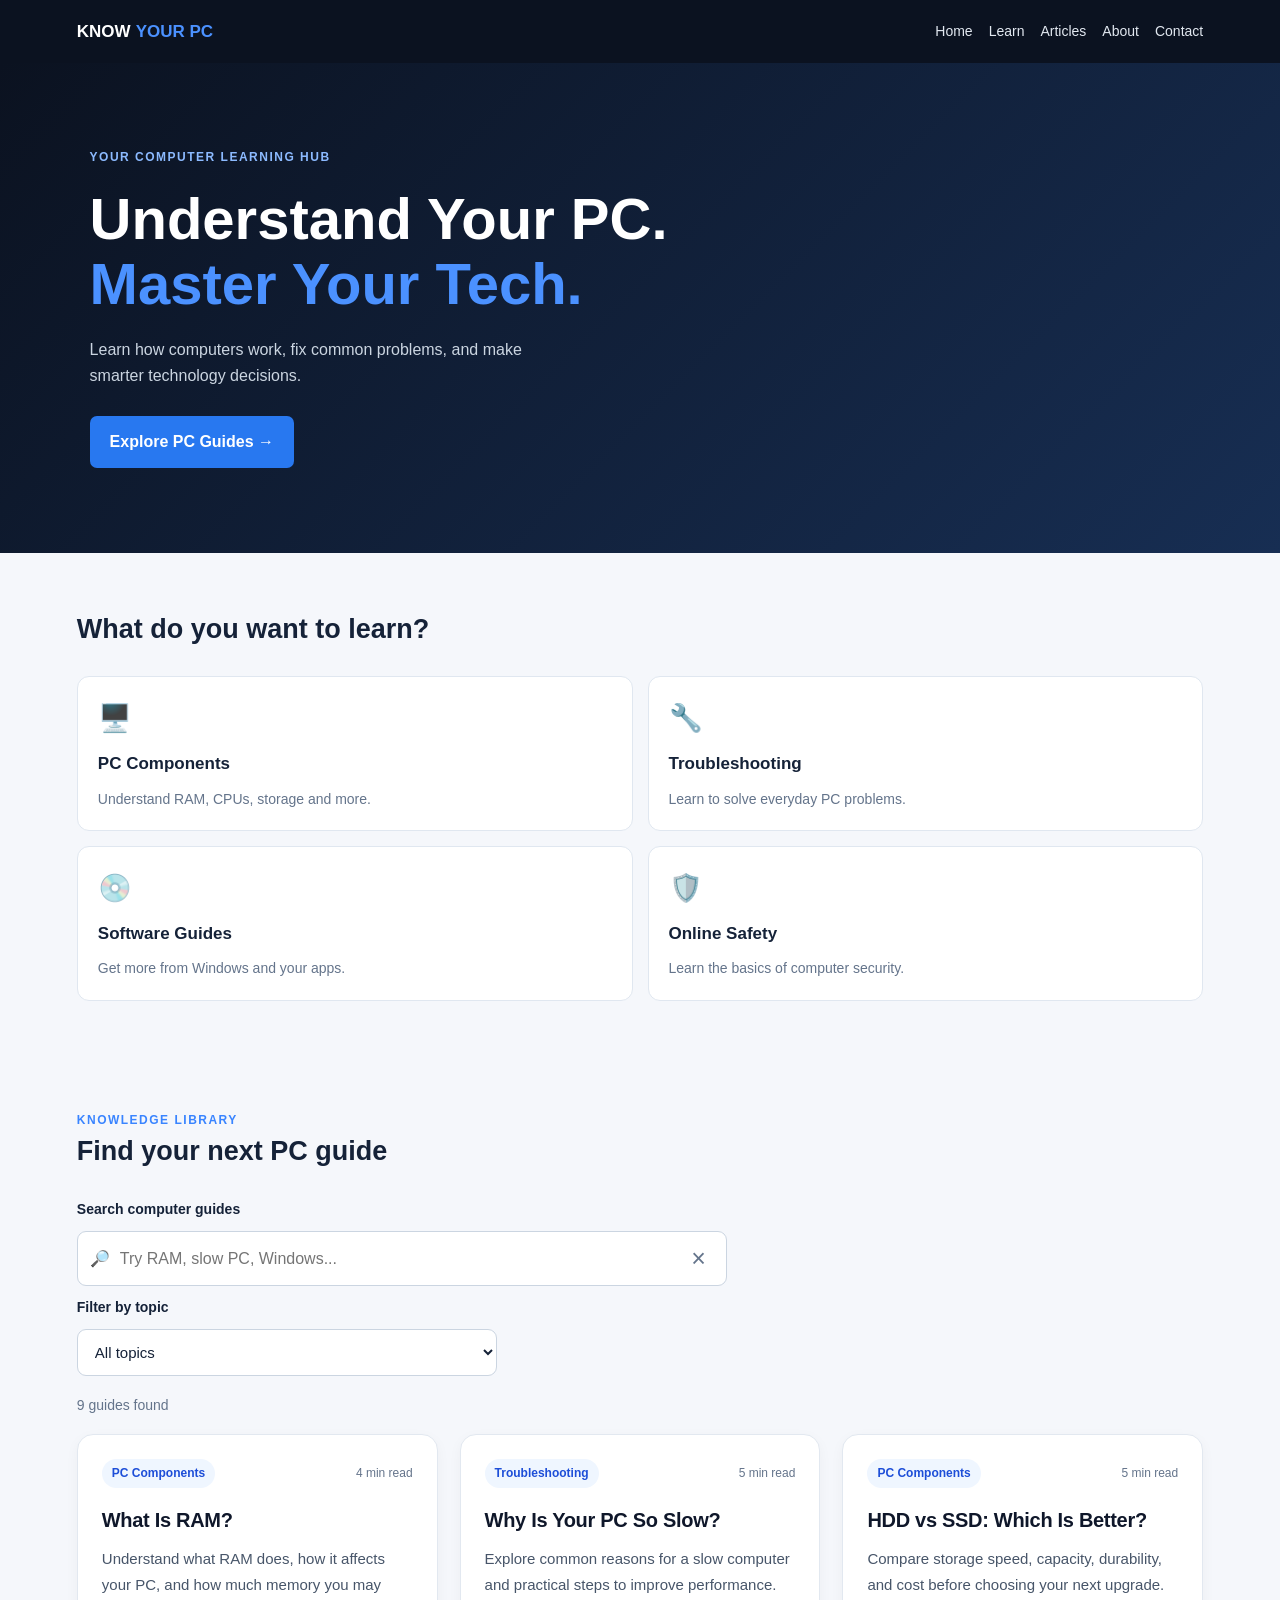
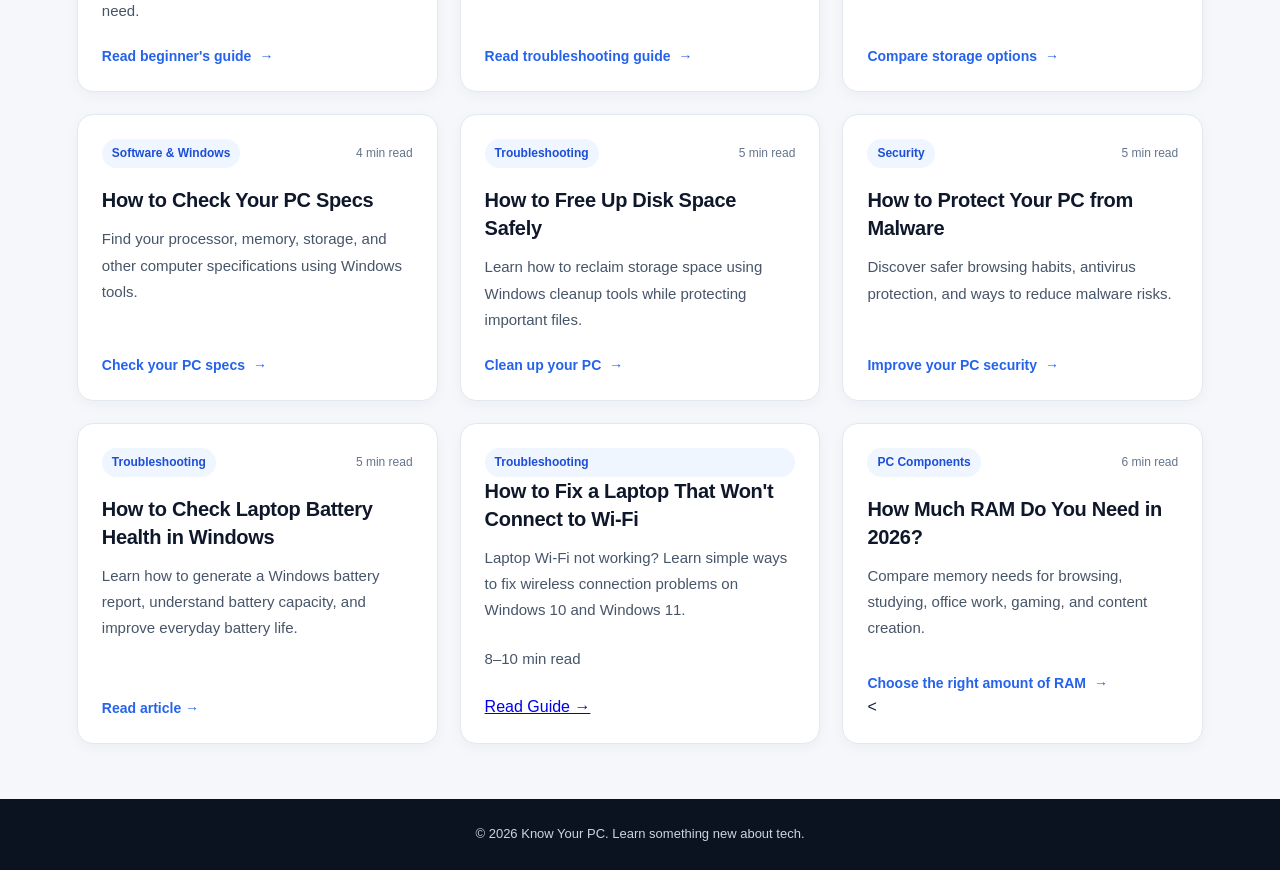
==== commit def239d5: "Index.html" ====
--- a/index.html
+++ b/index.html
@@ -1,4 +1,3 @@
-
 <!DOCTYPE html>
 <html lang="en">
 <head>
@@ -188,6 +187,30 @@
   </a>
   </article>
 
+  
+<div class="article-card"
+     data-category="troubleshooting"
+     data-search="wifi wi-fi wireless internet laptop not connecting windows 10 windows 11 router network">
+
+  <span class="category-label">Troubleshooting</span>
+
+  <h3>How to Fix a Laptop That Won't Connect to Wi-Fi</h3>
+
+  <p>
+    Laptop Wi-Fi not working? Learn simple ways
+    to fix wireless connection problems on
+    Windows 10 and Windows 11.
+  </p>
+
+  <p class="reading-time">8–10 min read</p>
+
+  <a href="articles/fix-laptop-wifi-not-connecting.html">
+    Read Guide →
+  </a>
+
+</div>
+  
+
 <div class="article-card"
      data-category="components"
      data-search="how much RAM need 2026 gaming browsing studying office work memory">
@@ -198,7 +221,8 @@
     <h3>How Much RAM Do You Need in 2026?</h3>
     <p>Compare memory needs for browsing, studying, office work, gaming, and content creation.</p>
     <a class="article-card__link" href="articles/how-much-ram-do-you-need-2026.html">Choose the right amount of RAM <span aria-hidden="true">→</span></a>
-<  </div>
+<  
+</div>
 
   <p id="noResults" class="no-results" hidden>
     No guides found. Try another search or choose All topics.
